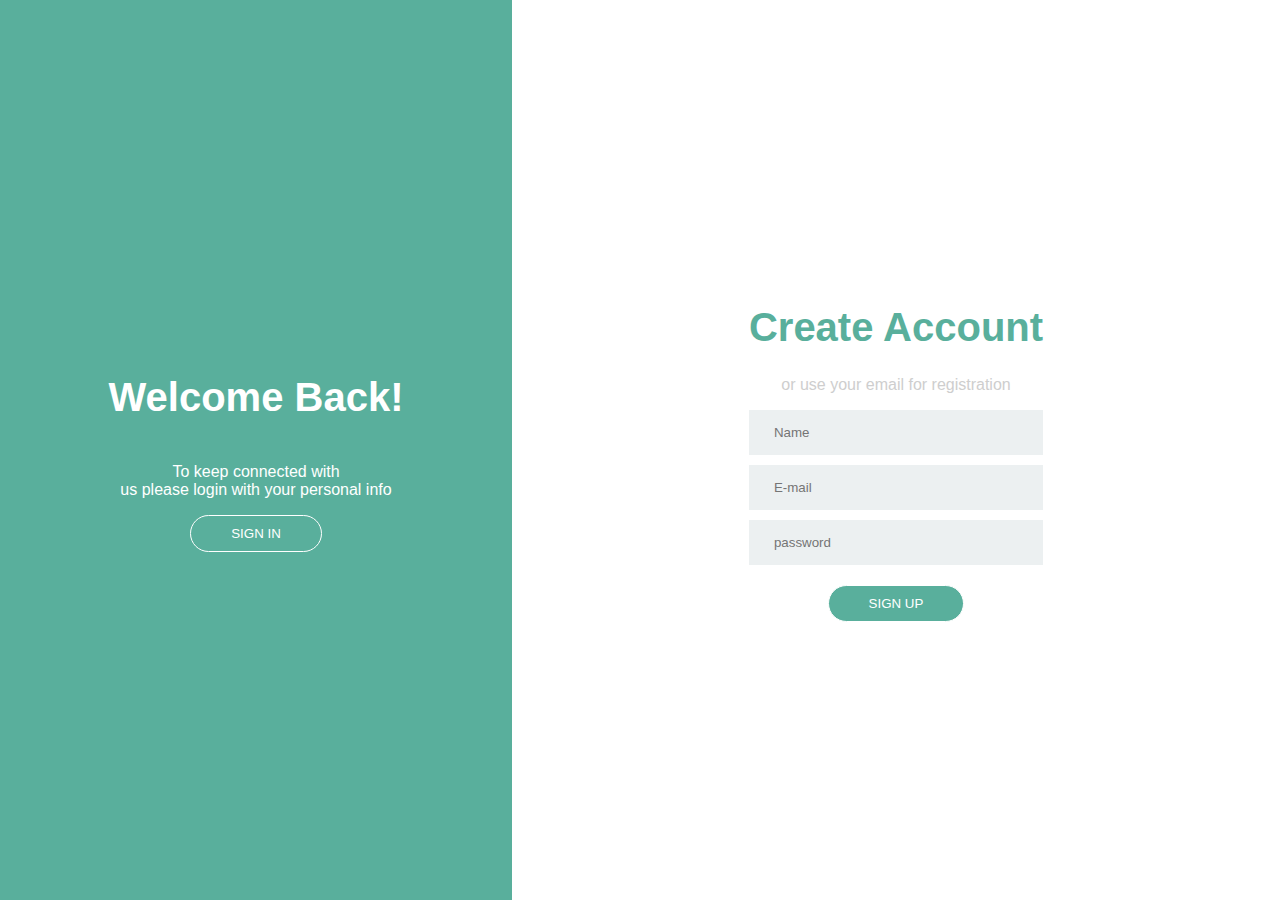
==== index.html @ bb356719 "first commit" ====
<!DOCTYPE html>
<html lang="pt-br">
<head>
    <meta charset="UTF-8">
    <link rel="stylesheet" href="style.css">
    <link rel="stylesheet" href="https://cdnjs.cloudflare.com/ajax/libs/font-awesome/6.7.1/css/all.min.css" integrity="sha512-5Hs3dF2AEPkpNAR7UiOHba+lRSJNeM2ECkwxUIxC1Q/FLycGTbNapWXB4tP889k5T5Ju8fs4b1P5z/iB4nMfSQ==" crossorigin="anonymous" referrerpolicy="no-referrer" />
    <meta name="viewport" content="width=device-width, initial-scale=1.0">
    <title>Document</title>
</head>
<body>
    <div class="container">
        <div class="esquerda">
            <h1>Welcome Back!</h1>
            <p>To keep connected with <br> 
                us please login with
                your personal info
            </p>
            <button>SIGN IN</button>
        </div>
        <div class="direita">
            <div class="formulario">
                <div class="topo">
                    <h1>Create Account</h1>
                    <p>or use your email for registration</p>
                </div>
                <div class="meio">
                    <div class="campo">
                        <i class="fa-regular fa-user"></i>
                        <input type="text" placeholder="Name">
                    </div>
                    <div class="campo">
                        <i class="fa-regular fa-envelope"></i>
                        <input type="email" name="" id="" placeholder="E-mail">
                    </div>
                    <div class="campo">
                        <i class="fa-solid fa-lock"></i>
                        <input type="password" name="" id="" placeholder="password">
                    </div>
                </div>
                <div class="fim">
                    <button>SIGN UP</button>
                </div>
            </div>
        </div>
    </div>
</body>
</html>
---- style.css ----
body {
    margin: 0;
    padding: 0;
    font-family: Arial, Helvetica, sans-serif;
}

.container {
    width: 100%;
    height: 100vh;
    display:flex;
}

.container .esquerda {
    width: 40%;
    height: 100%;
    background-color: #59AF9C;
    display: flex;
    flex-direction: column;
    justify-content: center;
    align-items: center;
    color: white;
}

.container  .esquerda h1 {
    font-size: 40px;
}

.container .esquerda p {
    text-align: center;
}

.container .esquerda button{
    background-color: transparent;
    border: 1px solid white;
    color: white;
    padding: 10px 40px;
    border-radius: 25px;
}

.container .direita {
    width: 60%;
    height: 100vh;
    display: flex;
    justify-content: center;
    align-items: center;
}
.container .direita .formulario .topo h1{
    color: #59AF9C;
    font-size: 40px;
}

.container .direita .formulario .topo p{
    color: #cecece;
    text-align: center;
}
.container .direita .formulario .meio .campo{
    background-color: #ECF0F1;
    display: flex;
    align-items: center;
    padding: 0 10px;
}

.container .direita .formulario .meio .campo input{
    border: none;
    background-color: transparent;
    width: 100%;
    padding: 15px;
    outline: none;
}

.container .direita .formulario .meio{
    display: flex;
    flex-direction: column;
    gap: 10px;

}

.container .direita .formulario .fim {
    margin-top: 20px;
    text-align: center;
}
.container  .direita .formulario .fim button{
    background-color: #59AF9C;
    border: 1px solid white;
    color: white;
    padding: 10px 40px;
    border-radius: 25px;
}
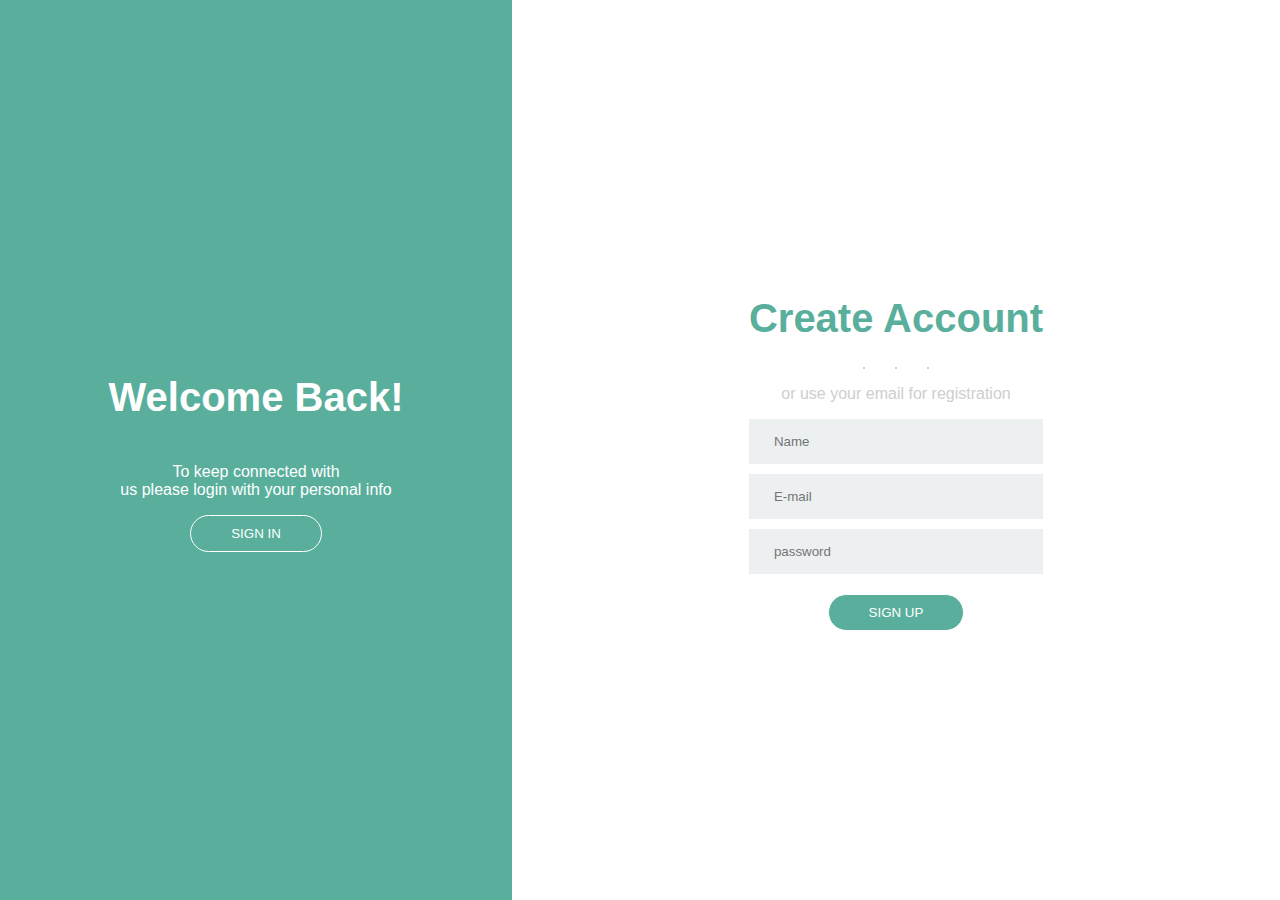
==== commit 6bab31a5: "adicionado imagem" ====
--- a/index.html
+++ b/index.html
@@ -21,6 +21,16 @@
             <div class="formulario">
                 <div class="topo">
                     <h1>Create Account</h1>
+                    <div class="redes-sociais">
+                        <div class="icone"><i class="fa-brands fa-facebook-f"></i>
+                        </div>
+                        <div class="icone">
+                            <i class="fa-brands fa-google-plus-g"></i>
+                        </div>
+                        <div class="icone">
+                            <i class="fa-brands fa-linkedin-in"></i>
+                        </div>
+                    </div>
                     <p>or use your email for registration</p>
                 </div>
                 <div class="meio">
--- a/style.css
+++ b/style.css
@@ -85,4 +85,16 @@
     color: white;
     padding: 10px 40px;
     border-radius: 25px;
+}
+
+.container .direita .formulario .topo .redes-sociais {
+    display: flex;
+    justify-content: center;
+    align-items: center;
+    gap: 30px;
+}
+
+.container .direita .formulario .topo .redes-sociais .icone {
+    border: 1px solid #cecece;
+    wu
 }